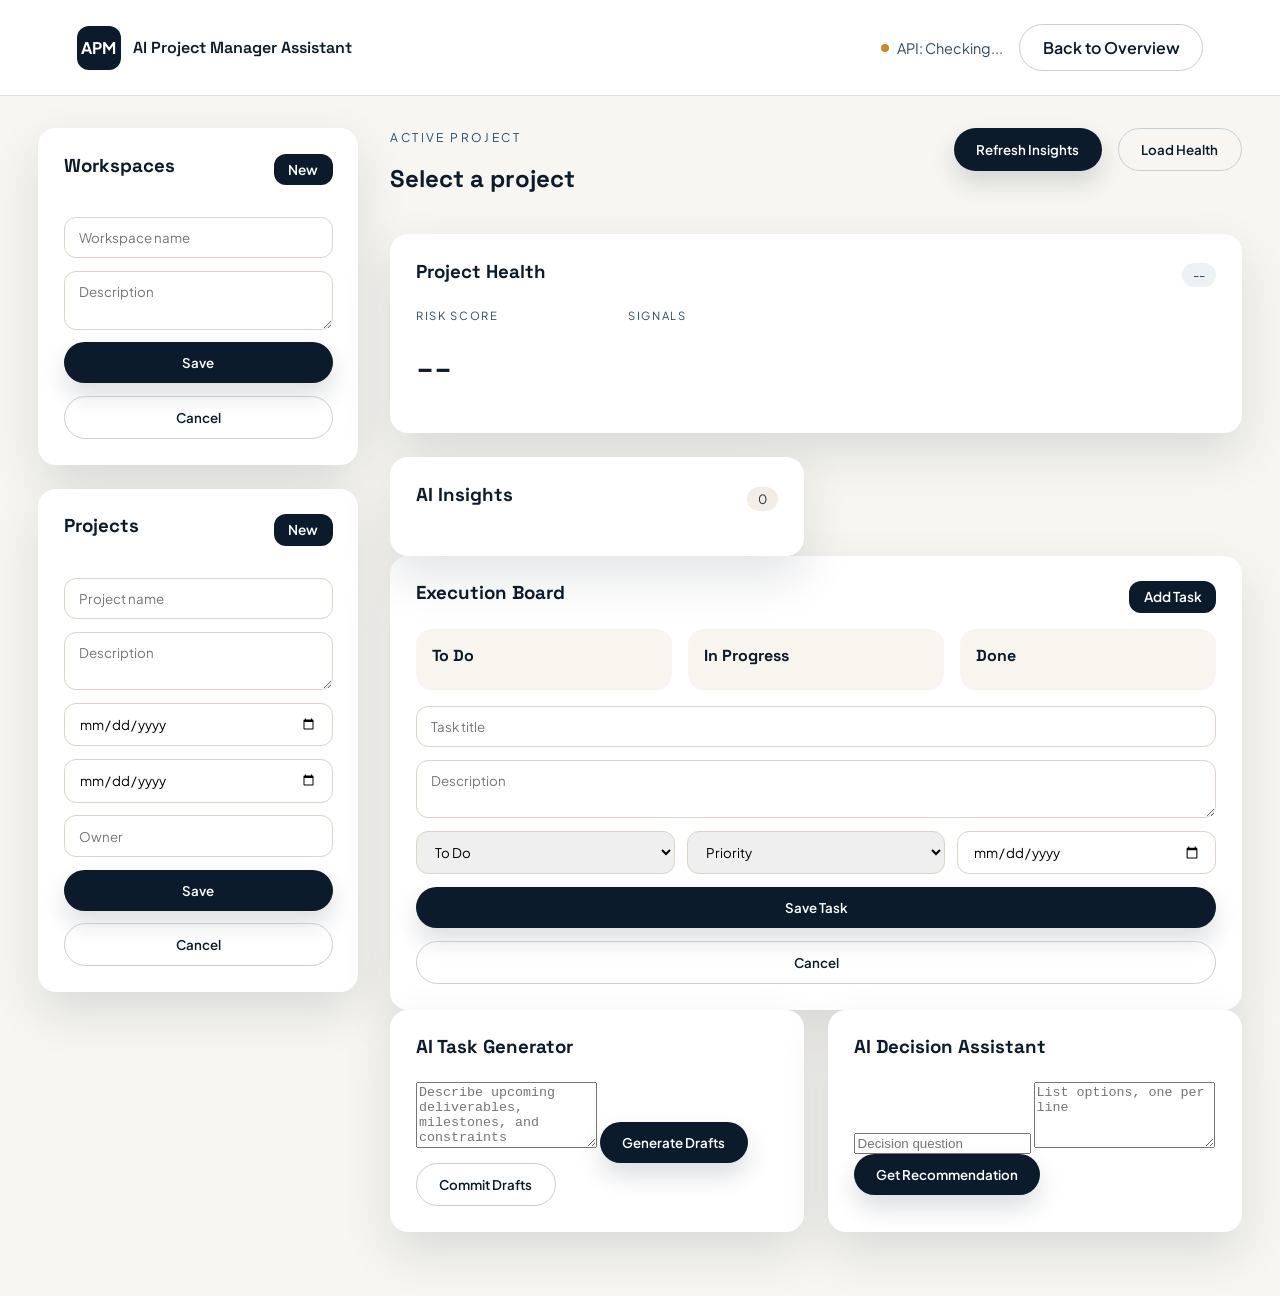
==== frontend/dashboard.html @ 11f5a706 "Initial production-ready commit" ====
<!DOCTYPE html>
<html lang="en">
  <head>
    <meta charset="UTF-8" />
    <meta name="viewport" content="width=device-width, initial-scale=1" />
    <title>AI Project Manager Assistant - Dashboard</title>
    <link rel="preconnect" href="https://fonts.googleapis.com" />
    <link rel="preconnect" href="https://fonts.gstatic.com" crossorigin />
    <link
      href="https://fonts.googleapis.com/css2?family=Space+Grotesk:wght@400;500;600;700&family=Plus+Jakarta+Sans:wght@400;500;600&display=swap"
      rel="stylesheet"
    />
    <link rel="stylesheet" href="styles.css" />
  </head>
  <body class="page page--dashboard">
    <header class="topbar topbar--solid">
      <div class="brand">
        <span class="brand__mark">APM</span>
        <span class="brand__name">AI Project Manager Assistant</span>
      </div>
      <nav class="topbar__actions">
        <div class="status-inline" id="apiStatusInline">
          <span class="dot"></span>
          <span>API: Checking...</span>
        </div>
        <a class="button button--ghost" href="index.html">Back to Overview</a>
      </nav>
    </header>

    <main class="dashboard">
      <aside class="sidebar">
        <div class="card">
          <div class="card__header">
            <h3>Workspaces</h3>
            <button class="button button--small" id="createWorkspaceButton">
              New
            </button>
          </div>
          <div class="list" id="workspaceList"></div>
          <div class="inline-form" id="workspaceForm" hidden>
            <input
              type="text"
              id="workspaceName"
              placeholder="Workspace name"
            />
            <textarea
              id="workspaceDescription"
              placeholder="Description"
              rows="2"
            ></textarea>
            <button class="button" id="saveWorkspaceButton">Save</button>
            <button class="button button--ghost" id="cancelWorkspaceButton">
              Cancel
            </button>
          </div>
        </div>

        <div class="card">
          <div class="card__header">
            <h3>Projects</h3>
            <button class="button button--small" id="createProjectButton">
              New
            </button>
          </div>
          <div class="list" id="projectList"></div>
          <div class="inline-form" id="projectForm" hidden>
            <input
              type="text"
              id="projectName"
              placeholder="Project name"
            />
            <textarea
              id="projectDescription"
              placeholder="Description"
              rows="2"
            ></textarea>
            <input type="date" id="projectStartDate" />
            <input type="date" id="projectEndDate" />
            <input type="text" id="projectOwner" placeholder="Owner" />
            <button class="button" id="saveProjectButton">Save</button>
            <button class="button button--ghost" id="cancelProjectButton">
              Cancel
            </button>
          </div>
        </div>
      </aside>

      <section class="content">
        <div class="content__header">
          <div>
            <p class="eyebrow">Active Project</p>
            <h2 id="activeProjectName">Select a project</h2>
            <p id="activeProjectMeta" class="muted"></p>
          </div>
          <div class="actions">
            <button class="button" id="refreshInsightsButton">Refresh Insights</button>
            <button class="button button--ghost" id="loadHealthButton">Load Health</button>
          </div>
        </div>

        <div class="grid grid--two">
          <div class="card card--wide">
            <div class="card__header">
              <h3>Project Health</h3>
              <span id="healthStatus" class="pill">--</span>
            </div>
            <div class="health" id="healthPanel">
              <div>
                <p class="label">Risk Score</p>
                <p class="value" id="healthScore">--</p>
              </div>
              <div>
                <p class="label">Signals</p>
                <ul id="healthSignals"></ul>
              </div>
            </div>
          </div>
          <div class="card">
            <div class="card__header">
              <h3>AI Insights</h3>
              <span class="pill pill--neutral" id="insightCount">0</span>
            </div>
            <div class="stack" id="insightList"></div>
          </div>
        </div>

        <div class="card card--wide">
          <div class="card__header">
            <h3>Execution Board</h3>
            <button class="button button--small" id="createTaskButton">
              Add Task
            </button>
          </div>
          <div class="board">
            <div class="board__column">
              <h4>To Do</h4>
              <div class="stack" id="todoColumn"></div>
            </div>
            <div class="board__column">
              <h4>In Progress</h4>
              <div class="stack" id="progressColumn"></div>
            </div>
            <div class="board__column">
              <h4>Done</h4>
              <div class="stack" id="doneColumn"></div>
            </div>
          </div>
          <div class="inline-form" id="taskForm" hidden>
            <input type="text" id="taskTitle" placeholder="Task title" />
            <textarea id="taskDescription" rows="2" placeholder="Description"></textarea>
            <div class="inline-form__row">
              <select id="taskStatus">
                <option value="todo">To Do</option>
                <option value="in_progress">In Progress</option>
                <option value="done">Done</option>
                <option value="backlog">Backlog</option>
                <option value="blocked">Blocked</option>
              </select>
              <select id="taskPriority">
                <option value="">Priority</option>
                <option value="low">Low</option>
                <option value="medium">Medium</option>
                <option value="high">High</option>
                <option value="critical">Critical</option>
              </select>
              <input type="date" id="taskDueDate" />
            </div>
            <button class="button" id="saveTaskButton">Save Task</button>
            <button class="button button--ghost" id="cancelTaskButton">Cancel</button>
          </div>
        </div>

        <div class="grid grid--two">
          <div class="card">
            <div class="card__header">
              <h3>AI Task Generator</h3>
            </div>
            <textarea
              id="aiTaskPrompt"
              rows="4"
              placeholder="Describe upcoming deliverables, milestones, and constraints"
            ></textarea>
            <button class="button" id="generateTasksButton">Generate Drafts</button>
            <div class="stack" id="taskDraftList"></div>
            <button class="button button--ghost" id="commitTasksButton" disabled>
              Commit Drafts
            </button>
          </div>

          <div class="card">
            <div class="card__header">
              <h3>AI Decision Assistant</h3>
            </div>
            <input
              type="text"
              id="decisionQuestion"
              placeholder="Decision question"
            />
            <textarea
              id="decisionOptions"
              rows="4"
              placeholder="List options, one per line"
            ></textarea>
            <button class="button" id="askDecisionButton">Get Recommendation</button>
            <div class="stack" id="decisionList"></div>
          </div>
        </div>
      </section>
    </main>

    <div class="toast" id="toast"></div>

    <script src="app.js"></script>
  </body>
</html>
---- frontend/styles.css ----
:root {
  --ink-900: #0b1b2b;
  --ink-800: #14263a;
  --ink-700: #20354d;
  --ink-600: #2b4a68;
  --sand-100: #f5f3ef;
  --sand-200: #e9e4db;
  --sea-500: #0f7b6c;
  --sea-400: #1e9a88;
  --amber-500: #c78b2f;
  --rose-500: #d0586f;
  --shadow: 0 20px 50px rgba(11, 27, 43, 0.12);
  --radius: 18px;
  --font-headline: "Space Grotesk", sans-serif;
  --font-body: "Plus Jakarta Sans", sans-serif;
}

* {
  box-sizing: border-box;
}

body {
  margin: 0;
  font-family: var(--font-body);
  color: var(--ink-900);
  background: radial-gradient(circle at top, #d8e1ea 0%, #f5f3ef 45%, #efe9df 100%);
  min-height: 100vh;
}

h1,
h2,
h3,
h4 {
  font-family: var(--font-headline);
  margin: 0 0 0.5rem;
}

p {
  margin: 0 0 1rem;
  line-height: 1.6;
}

a {
  text-decoration: none;
  color: inherit;
}

.page--landing main {
  padding: 2.5rem 6vw 5rem;
}

.page--dashboard {
  background: #f7f6f2;
}

.topbar {
  display: flex;
  justify-content: space-between;
  align-items: center;
  padding: 1.5rem 6vw;
  position: sticky;
  top: 0;
  z-index: 10;
  background: rgba(245, 243, 239, 0.88);
  backdrop-filter: blur(12px);
}

.topbar--solid {
  background: #ffffff;
  border-bottom: 1px solid #e7e1d8;
}

.brand {
  display: flex;
  align-items: center;
  gap: 0.75rem;
}

.brand__mark {
  display: inline-flex;
  align-items: center;
  justify-content: center;
  width: 44px;
  height: 44px;
  background: var(--ink-900);
  color: #fff;
  border-radius: 12px;
  font-weight: 700;
}

.brand__name {
  font-weight: 600;
  font-family: var(--font-headline);
}

.topbar__actions {
  display: flex;
  align-items: center;
  gap: 1rem;
}

.status-inline {
  display: flex;
  align-items: center;
  gap: 0.5rem;
  font-size: 0.9rem;
  color: var(--ink-600);
}

.status-inline .dot {
  width: 8px;
  height: 8px;
  border-radius: 50%;
  background: var(--amber-500);
}

.button {
  border: none;
  background: var(--ink-900);
  color: #fff;
  padding: 0.75rem 1.4rem;
  border-radius: 999px;
  font-weight: 600;
  font-family: var(--font-body);
  cursor: pointer;
  transition: transform 0.2s ease, box-shadow 0.2s ease;
  box-shadow: 0 12px 24px rgba(11, 27, 43, 0.15);
}

.button:hover {
  transform: translateY(-1px);
}

.button--ghost {
  background: transparent;
  color: var(--ink-900);
  border: 1px solid var(--ink-300, #c5ced7);
  box-shadow: none;
}

.button--small {
  padding: 0.45rem 0.9rem;
  font-size: 0.85rem;
  box-shadow: none;
  border-radius: 12px;
}

.hero {
  display: grid;
  grid-template-columns: repeat(auto-fit, minmax(280px, 1fr));
  gap: 3rem;
  align-items: center;
}

.hero__content h1 {
  font-size: clamp(2.4rem, 4vw, 3.6rem);
}

.hero__subtitle {
  color: var(--ink-700);
  font-size: 1.1rem;
}

.hero__actions {
  display: flex;
  gap: 1rem;
  flex-wrap: wrap;
}

.hero__panel {
  display: grid;
  gap: 1.2rem;
}

.card {
  background: #fff;
  border-radius: var(--radius);
  padding: 1.6rem;
  box-shadow: var(--shadow);
}

.card--wide {
  grid-column: span 2;
}

.card__header {
  display: flex;
  align-items: center;
  justify-content: space-between;
  margin-bottom: 1rem;
}

.section {
  margin-top: 4rem;
}

.section__header {
  max-width: 640px;
}

.grid {
  display: grid;
  gap: 1.5rem;
}

.grid--three {
  grid-template-columns: repeat(auto-fit, minmax(220px, 1fr));
}

.grid--two {
  grid-template-columns: repeat(auto-fit, minmax(280px, 1fr));
}

.eyebrow {
  text-transform: uppercase;
  letter-spacing: 0.2em;
  font-size: 0.75rem;
  color: var(--ink-600);
}

.hero__status {
  display: flex;
  align-items: center;
  gap: 0.75rem;
  margin-top: 1.2rem;
}

.status-pill {
  background: var(--ink-900);
  color: #fff;
  padding: 0.35rem 0.75rem;
  border-radius: 999px;
  font-size: 0.75rem;
}

.status-text {
  font-size: 0.9rem;
  color: var(--ink-600);
}

.dashboard {
  display: grid;
  grid-template-columns: 320px 1fr;
  gap: 2rem;
  padding: 2rem 3vw 4rem;
}

.sidebar {
  display: flex;
  flex-direction: column;
  gap: 1.5rem;
}

.list {
  display: flex;
  flex-direction: column;
  gap: 0.75rem;
  max-height: 260px;
  overflow-y: auto;
}

.list-item {
  padding: 0.75rem 1rem;
  border-radius: 14px;
  border: 1px solid #e7e1d8;
  cursor: pointer;
  transition: border-color 0.2s ease, box-shadow 0.2s ease;
}

.list-item:hover {
  border-color: var(--ink-600);
  box-shadow: 0 8px 16px rgba(11, 27, 43, 0.1);
}

.list-item--active {
  border-color: var(--sea-500);
  background: #f1fbf8;
}

.content__header {
  display: flex;
  justify-content: space-between;
  align-items: flex-start;
  gap: 2rem;
  margin-bottom: 1.5rem;
}

.actions {
  display: flex;
  gap: 1rem;
  flex-wrap: wrap;
}

.muted {
  color: var(--ink-600);
}

.pill {
  background: #eef1f4;
  color: var(--ink-700);
  padding: 0.25rem 0.7rem;
  border-radius: 999px;
  font-size: 0.8rem;
}

.pill--neutral {
  background: #f2ede5;
}

.health {
  display: grid;
  grid-template-columns: 180px 1fr;
  gap: 2rem;
  align-items: start;
}

.label {
  text-transform: uppercase;
  letter-spacing: 0.15em;
  font-size: 0.7rem;
  color: var(--ink-600);
}

.value {
  font-size: 2rem;
  font-weight: 600;
}

.stack {
  display: grid;
  gap: 0.8rem;
}

.board {
  display: grid;
  grid-template-columns: repeat(auto-fit, minmax(220px, 1fr));
  gap: 1rem;
}

.board__column {
  background: #f8f5ef;
  padding: 1rem;
  border-radius: 16px;
}

.inline-form {
  display: grid;
  gap: 0.8rem;
  margin-top: 1rem;
}

.inline-form input,
.inline-form textarea,
.inline-form select {
  padding: 0.7rem 0.9rem;
  border-radius: 12px;
  border: 1px solid #dcd4c8;
  font-family: var(--font-body);
}

.inline-form__row {
  display: grid;
  grid-template-columns: repeat(auto-fit, minmax(140px, 1fr));
  gap: 0.75rem;
}

.toast {
  position: fixed;
  bottom: 24px;
  right: 24px;
  background: var(--ink-900);
  color: #fff;
  padding: 0.85rem 1.4rem;
  border-radius: 12px;
  display: none;
}

.footer {
  padding: 2rem 6vw 3rem;
  color: var(--ink-600);
  display: flex;
  justify-content: space-between;
  flex-wrap: wrap;
  gap: 1rem;
}

@media (max-width: 1100px) {
  .dashboard {
    grid-template-columns: 1fr;
  }

  .card--wide {
    grid-column: span 1;
  }

  .content__header {
    flex-direction: column;
    align-items: flex-start;
  }
}

@media (max-width: 700px) {
  .topbar {
    flex-direction: column;
    align-items: flex-start;
    gap: 1rem;
  }

  .topbar__actions {
    width: 100%;
    justify-content: space-between;
  }

  .hero__actions,
  .actions {
    width: 100%;
  }
}
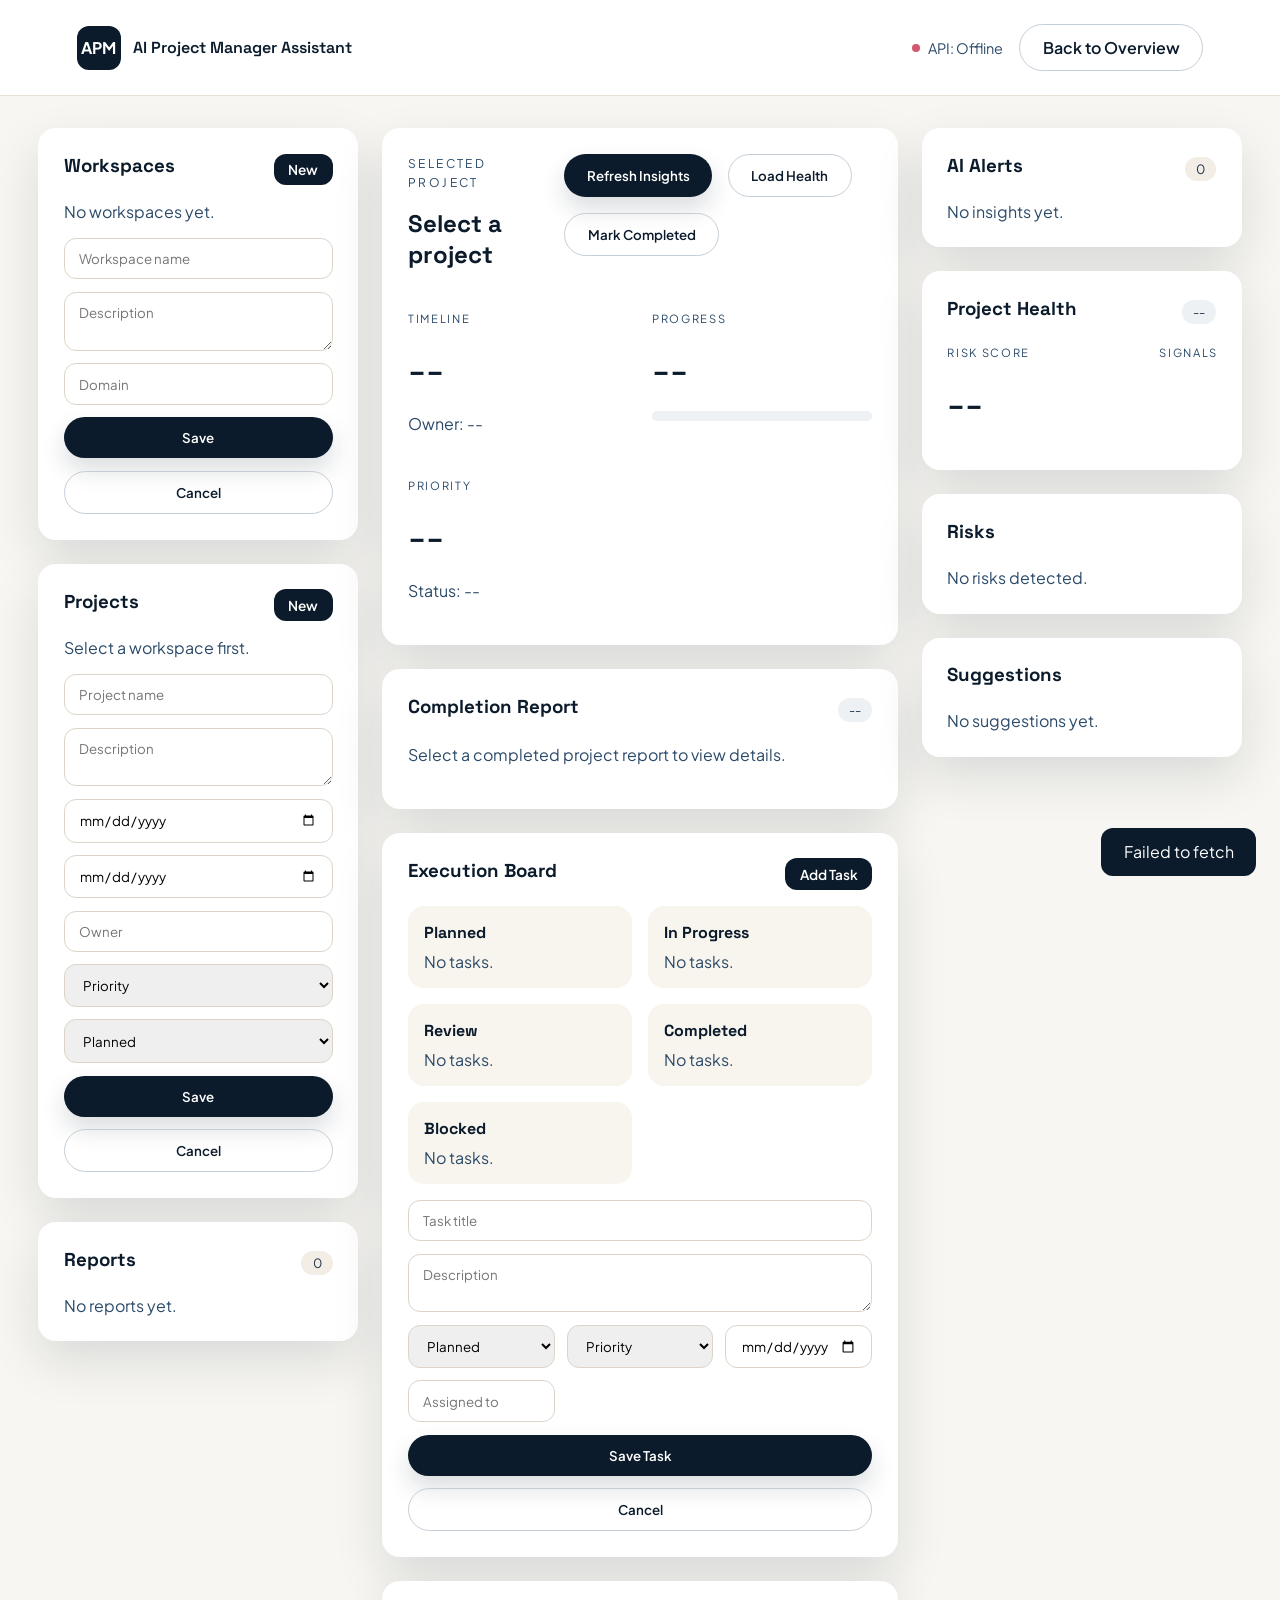
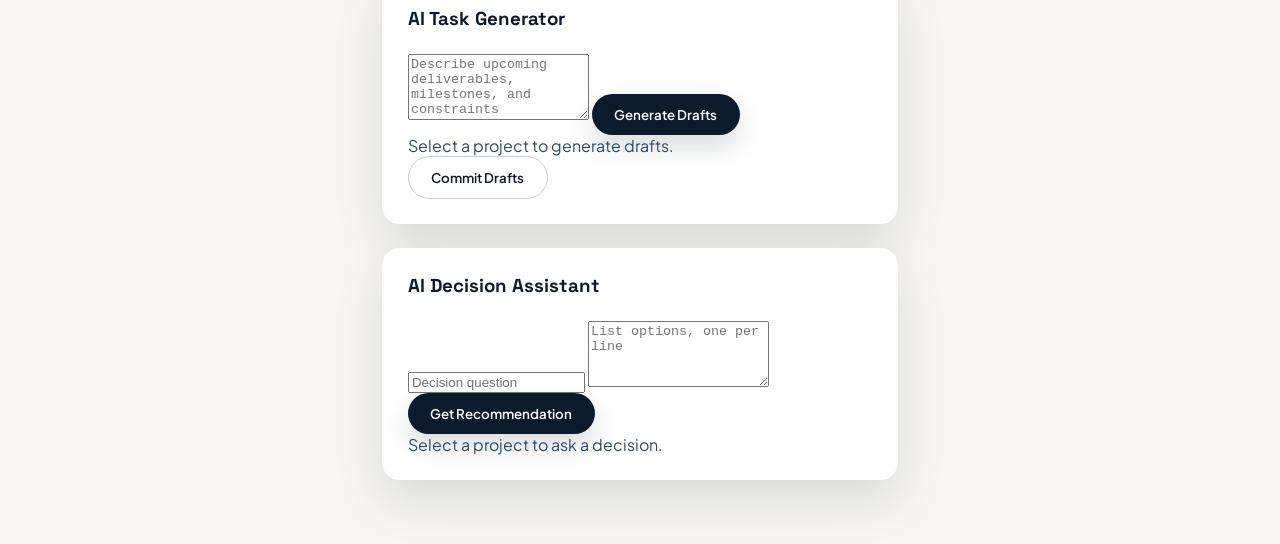
==== commit 634fe85b: "stabilize dashboard and persistence foundation Co-authored-by: Copilot <copilot@github.com>" ====
--- a/frontend/dashboard.html
+++ b/frontend/dashboard.html
@@ -27,8 +27,8 @@
       </nav>
     </header>
 
-    <main class="dashboard">
-      <aside class="sidebar">
+    <main class="dashboard dashboard--v2">
+      <aside class="panel panel--left">
         <div class="card">
           <div class="card__header">
             <h3>Workspaces</h3>
@@ -38,16 +38,13 @@
           </div>
           <div class="list" id="workspaceList"></div>
           <div class="inline-form" id="workspaceForm" hidden>
-            <input
-              type="text"
-              id="workspaceName"
-              placeholder="Workspace name"
-            />
+            <input type="text" id="workspaceName" placeholder="Workspace name" />
             <textarea
               id="workspaceDescription"
               placeholder="Description"
               rows="2"
             ></textarea>
+            <input type="text" id="workspaceDomain" placeholder="Domain" />
             <button class="button" id="saveWorkspaceButton">Save</button>
             <button class="button button--ghost" id="cancelWorkspaceButton">
               Cancel
@@ -64,63 +61,92 @@
           </div>
           <div class="list" id="projectList"></div>
           <div class="inline-form" id="projectForm" hidden>
-            <input
-              type="text"
-              id="projectName"
-              placeholder="Project name"
-            />
+            <input type="text" id="projectName" placeholder="Project name" />
             <textarea
               id="projectDescription"
               placeholder="Description"
               rows="2"
             ></textarea>
-            <input type="date" id="projectStartDate" />
-            <input type="date" id="projectEndDate" />
-            <input type="text" id="projectOwner" placeholder="Owner" />
+            <div class="inline-form__row">
+              <input type="date" id="projectStartDate" />
+              <input type="date" id="projectEndDate" />
+            </div>
+            <div class="inline-form__row">
+              <input type="text" id="projectOwner" placeholder="Owner" />
+              <select id="projectPriority">
+                <option value="">Priority</option>
+                <option value="low">Low</option>
+                <option value="medium">Medium</option>
+                <option value="high">High</option>
+              </select>
+              <select id="projectStatus">
+                <option value="planned">Planned</option>
+                <option value="active">Active</option>
+                <option value="blocked">Blocked</option>
+                <option value="completed">Completed</option>
+              </select>
+            </div>
             <button class="button" id="saveProjectButton">Save</button>
             <button class="button button--ghost" id="cancelProjectButton">
               Cancel
             </button>
           </div>
         </div>
+
+        <div class="card">
+          <div class="card__header">
+            <h3>Reports</h3>
+            <span class="pill pill--neutral" id="reportCount">0</span>
+          </div>
+          <div class="list" id="reportList"></div>
+        </div>
       </aside>
 
-      <section class="content">
-        <div class="content__header">
-          <div>
-            <p class="eyebrow">Active Project</p>
-            <h2 id="activeProjectName">Select a project</h2>
-            <p id="activeProjectMeta" class="muted"></p>
-          </div>
-          <div class="actions">
-            <button class="button" id="refreshInsightsButton">Refresh Insights</button>
-            <button class="button button--ghost" id="loadHealthButton">Load Health</button>
-          </div>
-        </div>
-
-        <div class="grid grid--two">
-          <div class="card card--wide">
-            <div class="card__header">
-              <h3>Project Health</h3>
-              <span id="healthStatus" class="pill">--</span>
-            </div>
-            <div class="health" id="healthPanel">
-              <div>
-                <p class="label">Risk Score</p>
-                <p class="value" id="healthScore">--</p>
+      <section class="panel panel--center">
+        <div class="card card--wide">
+          <div class="content__header">
+            <div>
+              <p class="eyebrow">Selected Project</p>
+              <h2 id="activeProjectName">Select a project</h2>
+              <p id="activeProjectMeta" class="muted"></p>
+            </div>
+            <div class="actions">
+              <button class="button" id="refreshInsightsButton">Refresh Insights</button>
+              <button class="button button--ghost" id="loadHealthButton">Load Health</button>
+              <button class="button button--ghost" id="markProjectCompletedButton" disabled>
+                Mark Completed
+              </button>
+            </div>
+          </div>
+
+          <div class="overview">
+            <div>
+              <p class="label">Timeline</p>
+              <p class="value" id="projectTimeline">--</p>
+              <p class="muted" id="projectOwnerDisplay">Owner: --</p>
+            </div>
+            <div>
+              <p class="label">Progress</p>
+              <p class="value" id="projectProgressText">--</p>
+              <div class="progress">
+                <div class="progress__bar" id="projectProgressBar"></div>
               </div>
-              <div>
-                <p class="label">Signals</p>
-                <ul id="healthSignals"></ul>
-              </div>
-            </div>
-          </div>
-          <div class="card">
-            <div class="card__header">
-              <h3>AI Insights</h3>
-              <span class="pill pill--neutral" id="insightCount">0</span>
-            </div>
-            <div class="stack" id="insightList"></div>
+            </div>
+            <div>
+              <p class="label">Priority</p>
+              <p class="value" id="projectPriorityDisplay">--</p>
+              <p class="muted" id="projectStatusDisplay">Status: --</p>
+            </div>
+          </div>
+        </div>
+
+        <div class="card card--wide" id="reportDetailCard">
+          <div class="card__header">
+            <h3>Completion Report</h3>
+            <span class="pill" id="reportStatus">--</span>
+          </div>
+          <div class="report" id="reportDetail">
+            <p class="muted">Select a completed project report to view details.</p>
           </div>
         </div>
 
@@ -133,16 +159,24 @@
           </div>
           <div class="board">
             <div class="board__column">
-              <h4>To Do</h4>
-              <div class="stack" id="todoColumn"></div>
+              <h4>Planned</h4>
+              <div class="stack" id="plannedColumn"></div>
             </div>
             <div class="board__column">
               <h4>In Progress</h4>
               <div class="stack" id="progressColumn"></div>
             </div>
             <div class="board__column">
-              <h4>Done</h4>
+              <h4>Review</h4>
+              <div class="stack" id="reviewColumn"></div>
+            </div>
+            <div class="board__column">
+              <h4>Completed</h4>
               <div class="stack" id="doneColumn"></div>
+            </div>
+            <div class="board__column">
+              <h4>Blocked</h4>
+              <div class="stack" id="blockedColumn"></div>
             </div>
           </div>
           <div class="inline-form" id="taskForm" hidden>
@@ -150,10 +184,10 @@
             <textarea id="taskDescription" rows="2" placeholder="Description"></textarea>
             <div class="inline-form__row">
               <select id="taskStatus">
-                <option value="todo">To Do</option>
+                <option value="planned">Planned</option>
                 <option value="in_progress">In Progress</option>
-                <option value="done">Done</option>
-                <option value="backlog">Backlog</option>
+                <option value="review">Review</option>
+                <option value="completed">Completed</option>
                 <option value="blocked">Blocked</option>
               </select>
               <select id="taskPriority">
@@ -164,6 +198,7 @@
                 <option value="critical">Critical</option>
               </select>
               <input type="date" id="taskDueDate" />
+              <input type="text" id="taskAssignedTo" placeholder="Assigned to" />
             </div>
             <button class="button" id="saveTaskButton">Save Task</button>
             <button class="button button--ghost" id="cancelTaskButton">Cancel</button>
@@ -191,11 +226,7 @@
             <div class="card__header">
               <h3>AI Decision Assistant</h3>
             </div>
-            <input
-              type="text"
-              id="decisionQuestion"
-              placeholder="Decision question"
-            />
+            <input type="text" id="decisionQuestion" placeholder="Decision question" />
             <textarea
               id="decisionOptions"
               rows="4"
@@ -206,6 +237,47 @@
           </div>
         </div>
       </section>
+
+      <aside class="panel panel--right">
+        <div class="card">
+          <div class="card__header">
+            <h3>AI Alerts</h3>
+            <span class="pill pill--neutral" id="insightCount">0</span>
+          </div>
+          <div class="stack" id="insightList"></div>
+        </div>
+
+        <div class="card">
+          <div class="card__header">
+            <h3>Project Health</h3>
+            <span id="healthStatus" class="pill">--</span>
+          </div>
+          <div class="health" id="healthPanel">
+            <div>
+              <p class="label">Risk Score</p>
+              <p class="value" id="healthScore">--</p>
+            </div>
+            <div>
+              <p class="label">Signals</p>
+              <ul id="healthSignals"></ul>
+            </div>
+          </div>
+        </div>
+
+        <div class="card">
+          <div class="card__header">
+            <h3>Risks</h3>
+          </div>
+          <div class="stack" id="riskList"></div>
+        </div>
+
+        <div class="card">
+          <div class="card__header">
+            <h3>Suggestions</h3>
+          </div>
+          <div class="stack" id="suggestionList"></div>
+        </div>
+      </aside>
     </main>
 
     <div class="toast" id="toast"></div>
--- a/frontend/styles.css
+++ b/frontend/styles.css
@@ -240,12 +240,13 @@
 
 .dashboard {
   display: grid;
-  grid-template-columns: 320px 1fr;
-  gap: 2rem;
+  grid-template-columns: minmax(260px, 320px) minmax(420px, 1fr) minmax(260px, 320px);
+  gap: 1.5rem;
   padding: 2rem 3vw 4rem;
-}
-
-.sidebar {
+  align-items: start;
+}
+
+.panel {
   display: flex;
   flex-direction: column;
   gap: 1.5rem;
@@ -265,6 +266,8 @@
   border: 1px solid #e7e1d8;
   cursor: pointer;
   transition: border-color 0.2s ease, box-shadow 0.2s ease;
+  display: grid;
+  gap: 0.4rem;
 }
 
 .list-item:hover {
@@ -275,6 +278,33 @@
 .list-item--active {
   border-color: var(--sea-500);
   background: #f1fbf8;
+}
+
+.list-item__meta {
+  display: flex;
+  justify-content: space-between;
+  gap: 0.5rem;
+  align-items: center;
+}
+
+.list-item__actions {
+  display: flex;
+  gap: 0.5rem;
+}
+
+.icon-button {
+  border: 1px solid #dcd4c8;
+  background: #fff;
+  color: var(--ink-700);
+  padding: 0.3rem 0.6rem;
+  border-radius: 10px;
+  font-size: 0.75rem;
+  cursor: pointer;
+}
+
+.icon-button--danger {
+  color: var(--rose-500);
+  border-color: rgba(208, 88, 111, 0.35);
 }
 
 .content__header {
@@ -314,6 +344,26 @@
   align-items: start;
 }
 
+.overview {
+  display: grid;
+  grid-template-columns: repeat(auto-fit, minmax(200px, 1fr));
+  gap: 1.5rem;
+}
+
+.progress {
+  background: #eef1f4;
+  border-radius: 999px;
+  height: 10px;
+  overflow: hidden;
+}
+
+.progress__bar {
+  height: 100%;
+  width: 0;
+  background: linear-gradient(90deg, var(--sea-400), var(--sea-500));
+  transition: width 0.3s ease;
+}
+
 .label {
   text-transform: uppercase;
   letter-spacing: 0.15em;
@@ -333,7 +383,7 @@
 
 .board {
   display: grid;
-  grid-template-columns: repeat(auto-fit, minmax(220px, 1fr));
+  grid-template-columns: repeat(auto-fit, minmax(200px, 1fr));
   gap: 1rem;
 }
 
@@ -361,6 +411,17 @@
 .inline-form__row {
   display: grid;
   grid-template-columns: repeat(auto-fit, minmax(140px, 1fr));
+  gap: 0.75rem;
+}
+
+.report {
+  display: grid;
+  gap: 0.75rem;
+}
+
+.report__grid {
+  display: grid;
+  grid-template-columns: repeat(auto-fit, minmax(160px, 1fr));
   gap: 0.75rem;
 }
 
